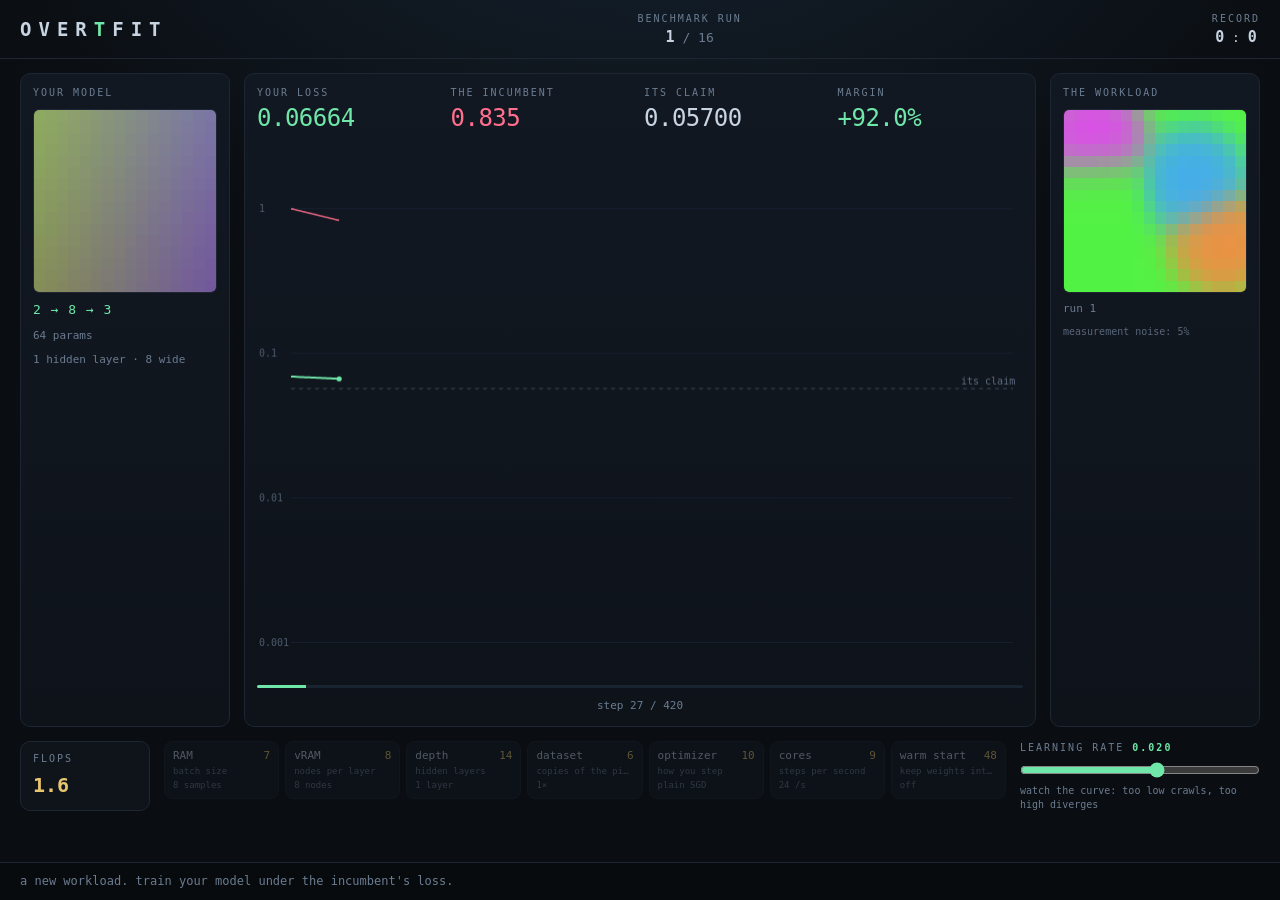
==== docs/index.html @ ac8c4ba1 "Overfit: an incremental benchmark race with a real neural net in Rust -> wasm" ====
<!doctype html>
<html lang="en">
<head>
<meta charset="utf-8">
<meta name="viewport" content="width=device-width, initial-scale=1">
<title>OVERFIT — a benchmark race</title>
<link rel="stylesheet" href="style.css">
</head>
<body>
<header>
  <div class="brand">OVER<span>T</span>FIT</div>
  <div class="mid">
    <div class="lbl">benchmark run</div>
    <div class="run"><b id="run">1</b> / 16</div>
  </div>
  <div class="rec">
    <div class="lbl">record</div>
    <div><b id="wins">0</b> : <b id="losses">0</b></div>
  </div>
</header>

<main>
  <section class="panel model">
    <div class="cap">your model</div>
    <canvas id="mine" width="16" height="16"></canvas>
    <div class="arch" id="arch">2 → 8 → 3</div>
    <div class="sub" id="params">0 params</div>
    <div class="sub" id="archline">1 hidden layer · 8 wide</div>
  </section>

  <section class="panel race">
    <div class="num">
      <div>
        <div class="cap">your loss</div>
        <div class="big you" id="loss">1.0000</div>
      </div>
      <div>
        <div class="cap">the incumbent</div>
        <div class="big house" id="house">1.0000</div>
      </div>
      <div>
        <div class="cap">its claim</div>
        <div class="big dim" id="floor">0.0570</div>
      </div>
      <div>
        <div class="cap">margin</div>
        <div class="big" id="margin">—</div>
      </div>
    </div>
    <canvas id="chart" width="720" height="300"></canvas>
    <div class="bar"><i id="prog"></i></div>
    <div class="sub center" id="steps">step 0 / 420</div>
  </section>

  <section class="panel workload">
    <div class="cap">the workload</div>
    <canvas id="truth" width="16" height="16"></canvas>
    <div class="sub" id="workload">run 1</div>
    <div class="sub small">measurement noise: 5%</div>
  </section>
</main>

<section class="shop">
  <div class="flops"><span class="lbl">FLOPs</span> <b id="flops">0</b></div>
  <div id="upgrades"></div>
  <div class="lr">
    <div class="lbl">learning rate <b id="lrval">0.020</b></div>
    <input id="lr" type="range" min="0" max="1000" value="577">
    <div class="hint" id="lrhint">watch the curve: too low crawls, too high diverges</div>
  </div>
</section>

<footer>
  <span id="msg">a new workload. train your model under the incumbent's loss.</span>
  <button id="next" hidden>next run →</button>
</footer>

<div id="banner" hidden><div class="card"><h1 id="bh"></h1><p id="bp"></p></div></div>

<script src="app.js"></script>
</body>
</html>
---- docs/style.css ----
:root {
  --bg: #0a0d11;
  --panel: #10151c;
  --line: #1d2632;
  --text: #c8d4e2;
  --dim: #6b7c91;
  --you: #6ee7a8;
  --house: #ff6f8e;
  --gold: #e7c66e;
  --mono: ui-monospace, "SF Mono", "DejaVu Sans Mono", Menlo, Consolas, monospace;
}

* { box-sizing: border-box; margin: 0; padding: 0; }

html, body {
  height: 100%;
  padding-bottom: 0;
  background: radial-gradient(1200px 600px at 50% -10%, #14202c 0%, var(--bg) 60%);
  color: var(--text);
  font: 13px/1.45 var(--mono);
  overflow: hidden;
}

header {
  display: flex; align-items: center; justify-content: space-between;
  padding: 12px 20px 10px; border-bottom: 1px solid var(--line);
}

.brand { font-size: 19px; letter-spacing: 7px; font-weight: 700; }
.brand span { color: var(--you); }
.lbl { color: var(--dim); font-size: 10px; letter-spacing: 2px; text-transform: uppercase; }
.mid, .rec { text-align: center; }
.rec b, .mid b { color: var(--text); font-size: 15px; }
.mid .run { font-size: 13px; color: var(--dim); }

main {
  display: grid;
  grid-template-columns: 210px minmax(0, 1fr) 210px;
  gap: 14px;
  padding: 14px 20px 0;
  height: calc(100vh - 232px);
  min-height: 360px;
}

.panel {
  background: linear-gradient(180deg, #121822 0%, #0e131a 100%);
  border: 1px solid var(--line);
  border-radius: 10px;
  padding: 12px;
  display: flex; flex-direction: column; gap: 8px;
  min-height: 0;
}

.cap { color: var(--dim); font-size: 10px; letter-spacing: 2px; text-transform: uppercase; }
.sub { color: var(--dim); font-size: 11px; }
.sub.small { font-size: 10px; opacity: .8; }
.center { text-align: center; }

canvas#mine, canvas#truth {
  width: 100%; aspect-ratio: 1; image-rendering: pixelated;
  border-radius: 6px; border: 1px solid var(--line); background: #000;
}

.arch { color: var(--you); font-size: 13px; letter-spacing: 1px; }

.race { gap: 10px; }
.num { display: grid; grid-template-columns: repeat(4, 1fr); gap: 8px; }
.big { font-size: 24px; font-variant-numeric: tabular-nums; letter-spacing: -.5px; }
.big.you { color: var(--you); }
.big.house { color: var(--house); }
.big.dim { color: var(--text); }
.big.good { color: var(--you); }
.big.bad { color: var(--house); }

canvas#chart { width: 100%; flex: 1; min-height: 0; }

.bar { height: 3px; background: #1a2431; border-radius: 2px; overflow: hidden; }
.bar i { display: block; height: 100%; width: 0; background: var(--you); transition: width .08s linear; }

.shop {
  margin: 14px 20px 0;
  display: grid;
  grid-template-columns: 130px minmax(0, 1fr) 240px;
  gap: 14px;
  align-items: start;
}

.flops {
  background: #0f141b; border: 1px solid var(--line); border-radius: 10px;
  padding: 10px 12px; display: flex; flex-direction: column; gap: 4px;
}
.flops b { color: var(--gold); font-size: 20px; font-variant-numeric: tabular-nums; }

#upgrades { display: grid; grid-template-columns: repeat(7, minmax(0, 1fr)); gap: 6px; }

button.buy {
  font: inherit; text-align: left; cursor: pointer; color: var(--text);
  background: #121a24; border: 1px solid var(--line); border-radius: 8px;
  padding: 6px 8px; display: grid; gap: 1px; transition: .12s; min-width: 0;
}
button.buy:hover:not(:disabled) { border-color: var(--you); background: #14202a; }
button.buy:disabled { opacity: .38; cursor: not-allowed; }
button.buy .n { font-size: 11px; display: flex; justify-content: space-between; gap: 4px; }
button.buy .n em { font-style: normal; color: var(--gold); }
button.buy .e { font-size: 9px; color: var(--dim); white-space: nowrap; overflow: hidden; text-overflow: ellipsis; }

.lr { display: flex; flex-direction: column; gap: 6px; }
.lr input { width: 100%; accent-color: var(--you); }
.lr b { color: var(--you); }
.hint { font-size: 10px; color: var(--dim); }

footer {
  position: fixed; left: 0; right: 0; bottom: 0;
  padding: 10px 20px; border-top: 1px solid var(--line);
  background: rgba(8, 11, 15, .92);
  display: flex; align-items: center; justify-content: space-between; gap: 16px;
  font-size: 12px; color: var(--dim);
}
footer button {
  font: inherit; cursor: pointer; color: #08110c; background: var(--you);
  border: 0; border-radius: 7px; padding: 7px 14px; font-weight: 700;
}

#banner[hidden] { display: none; }

#banner {
  position: fixed; inset: 0; display: grid; place-items: center;
  background: rgba(5, 8, 11, .72); backdrop-filter: blur(3px); z-index: 10;
}
#banner .card {
  background: #0f151d; border: 1px solid var(--line); border-radius: 14px;
  padding: 26px 34px; text-align: center; max-width: 480px;
}
#banner h1 { font-size: 20px; letter-spacing: 2px; margin-bottom: 8px; }
#banner p { color: var(--dim); font-size: 12px; }
#banner.win h1 { color: var(--you); }
#banner.lose h1 { color: var(--house); }

@media (max-width: 900px) {
  main { grid-template-columns: 1fr; height: auto; }
  .shop { grid-template-columns: 1fr; }
  body { overflow: auto; }
}
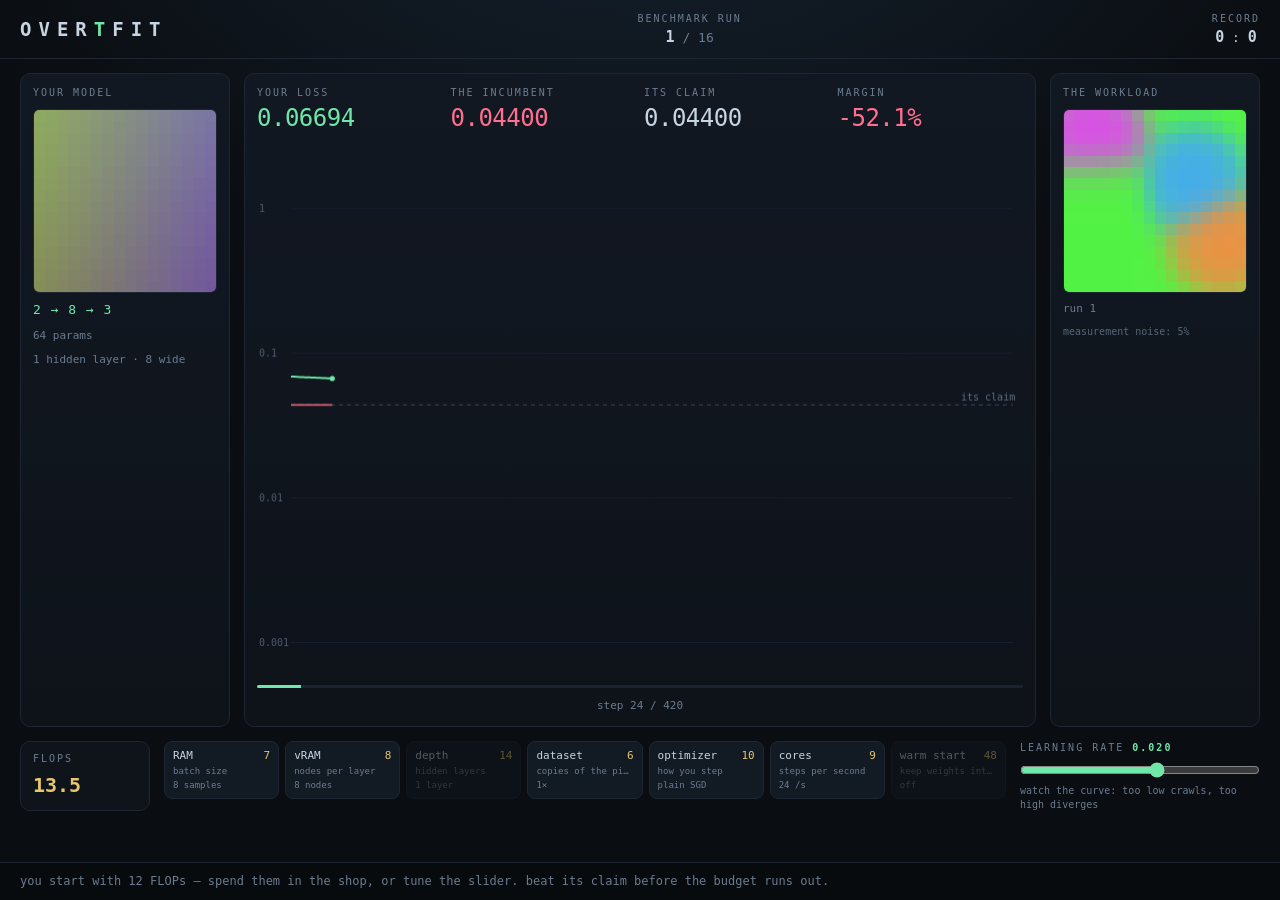
==== commit 00d210e4: "Round 1 is a decision: 12 opening FLOPs, and the claim is the bar Playing the first minute showed th" ====
--- a/docs/index.html
+++ b/docs/index.html
@@ -71,7 +71,7 @@
 </section>
 
 <footer>
-  <span id="msg">a new workload. train your model under the incumbent's loss.</span>
+  <span id="msg">beat its claim before the step budget runs out. spend your FLOPs, and tune the slider.</span>
   <button id="next" hidden>next run →</button>
 </footer>
 
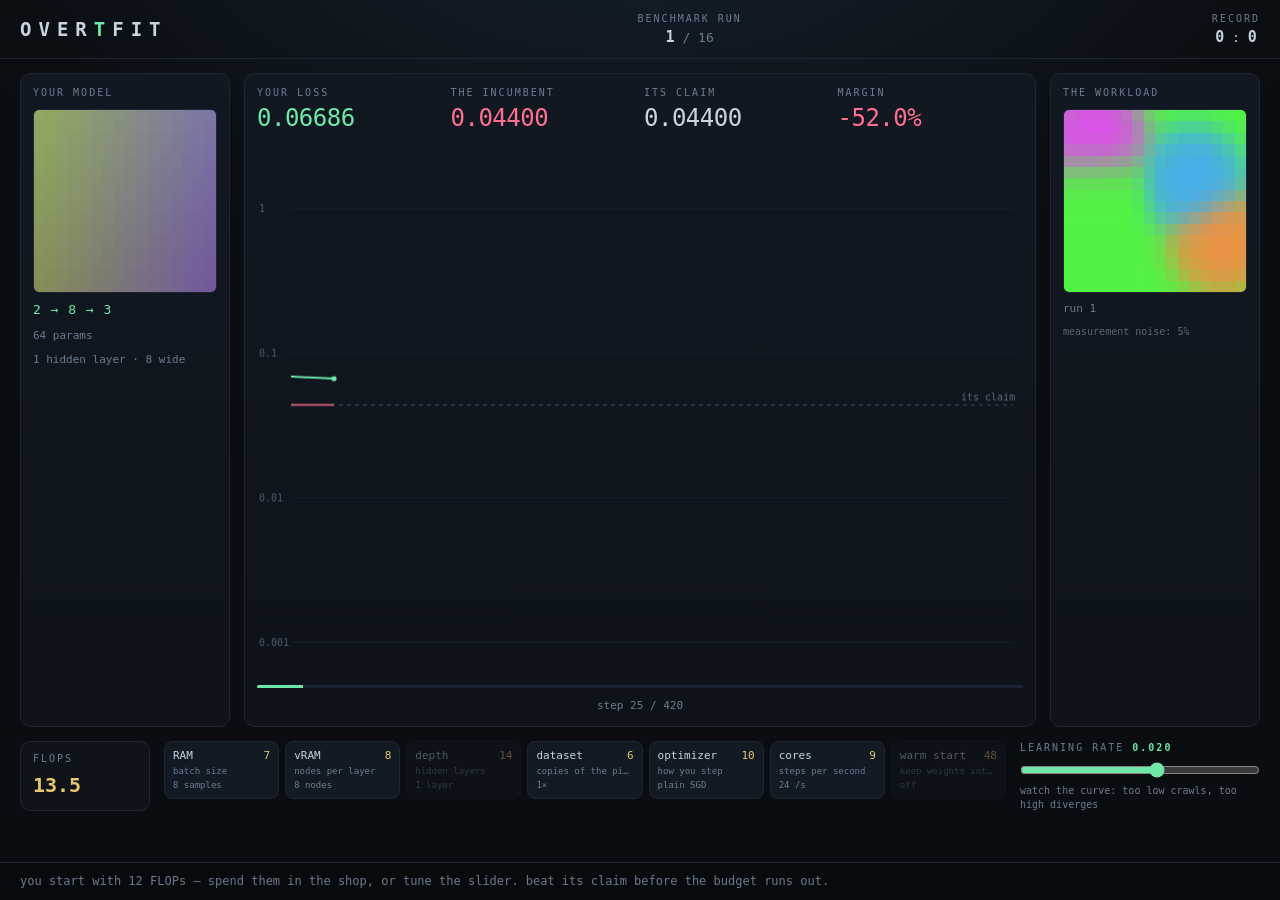
==== commit 3d642403: "Mobile: phone layout, thumb-sized shop, tap-to-continue Measured at 390x844 and 360x740: the old lay" ====
--- a/docs/index.html
+++ b/docs/index.html
@@ -2,7 +2,11 @@
 <html lang="en">
 <head>
 <meta charset="utf-8">
-<meta name="viewport" content="width=device-width, initial-scale=1">
+<meta name="viewport" content="width=device-width, initial-scale=1, viewport-fit=cover">
+<meta name="theme-color" content="#0a0d11">
+<meta name="mobile-web-app-capable" content="yes">
+<meta name="apple-mobile-web-app-capable" content="yes">
+<meta name="apple-mobile-web-app-status-bar-style" content="black-translucent">
 <title>OVERFIT — a benchmark race</title>
 <link rel="stylesheet" href="style.css">
 </head>
--- a/docs/style.css
+++ b/docs/style.css
@@ -136,8 +136,81 @@
 #banner.win h1 { color: var(--you); }
 #banner.lose h1 { color: var(--house); }
 
+/* tablet / small laptop: stack, let the page scroll, keep the footer in flow */
 @media (max-width: 900px) {
+  html, body { height: auto; min-height: 100%; overflow-x: hidden; overflow-y: auto; }
   main { grid-template-columns: 1fr; height: auto; }
+  .panel { min-height: auto; }
+  canvas#chart { flex: none; height: 300px; }
+  canvas#mine, canvas#truth { max-width: 200px; margin: 0 auto; }
   .shop { grid-template-columns: 1fr; }
-  body { overflow: auto; }
-}
+  footer { position: static; margin-top: 14px; }
+}
+
+/* phone: chart first, shop under it, previews below, thumb-sized targets.
+   main stops being a box (display:contents) so its three panels can be ordered
+   against the shop and footer in one grid. */
+@media (max-width: 860px) {
+  html, body { height: auto; min-height: 100%; overflow-x: hidden; overflow-y: auto; }
+  body {
+    display: grid; grid-template-columns: 1fr 1fr; align-content: start;
+    font-size: 14px; min-height: 100dvh;
+    padding-bottom: env(safe-area-inset-bottom, 0px);
+    -webkit-text-size-adjust: 100%;
+  }
+  header, footer, .race, .shop { grid-column: 1 / -1; }
+  header { padding: 10px 14px 8px; }
+  .brand { font-size: 16px; letter-spacing: 4px; }
+  .rec small, .mid .lbl { font-size: 9px; }
+  main { display: contents; }
+  .panel { margin: 10px 14px 0; padding: 10px 12px; min-height: auto; }
+
+  .race { order: 1; }
+  .shop { order: 2; margin: 10px 14px 0; }
+  .model { order: 3; grid-column: 1; }
+  .workload { order: 4; grid-column: 2; }
+  footer { order: 5; }
+
+  .race .num { grid-template-columns: 1fr 1fr; gap: 6px 10px; }
+  .race .big { font-size: 22px; }
+  canvas#chart { flex: none; height: 240px; min-height: 240px; }
+  canvas#mine, canvas#truth { max-width: 128px; margin: 0 auto; }
+
+  .flops { flex-direction: row; align-items: baseline; justify-content: space-between; padding: 8px 12px; }
+  .flops b { font-size: 18px; }
+  #upgrades { grid-template-columns: repeat(auto-fit, minmax(110px, 1fr)); gap: 6px; }
+  button.buy { min-height: 48px; padding: 7px 8px; }
+  button.buy .n { font-size: 12px; }
+  button.buy .n span { white-space: nowrap; }
+  button.buy .e { font-size: 10px; }
+  /* the sub-label is the first thing to lose width on a phone; the effect is the useful one */
+  button.buy .e:not(.eff) { display: none; }
+  button.buy .eff { white-space: nowrap; overflow: hidden; text-overflow: ellipsis; }
+  .lr { gap: 8px; }
+  .lr input { height: 32px; }
+  .hint { font-size: 11px; }
+
+  footer {
+    position: static; margin-top: 12px; padding: 10px 14px 14px;
+    flex-wrap: wrap; font-size: 12px;
+  }
+  footer button { min-height: 44px; padding: 10px 16px; }
+
+  #banner .card { width: calc(100vw - 28px); max-width: 440px; padding: 20px 18px; }
+  #banner h1 { font-size: 17px; }
+  #banner p { font-size: 13px; }
+}
+
+@media (max-width: 400px) {
+  .brand { font-size: 14px; letter-spacing: 2px; }
+  .lbl { letter-spacing: 1px; }
+  .race .big { font-size: 20px; }
+  canvas#chart { height: 210px; min-height: 210px; }
+}
+
+/* touch: no 300ms tap delay, no sticky hover states, no accidental text select */
+button, input, canvas, #banner { touch-action: manipulation; }
+button, .brand, .cap, .big { -webkit-tap-highlight-color: transparent; }
+@media (hover: none) {
+  button.buy:hover:not(:disabled) { border-color: var(--line); background: #121a24; }
+}
